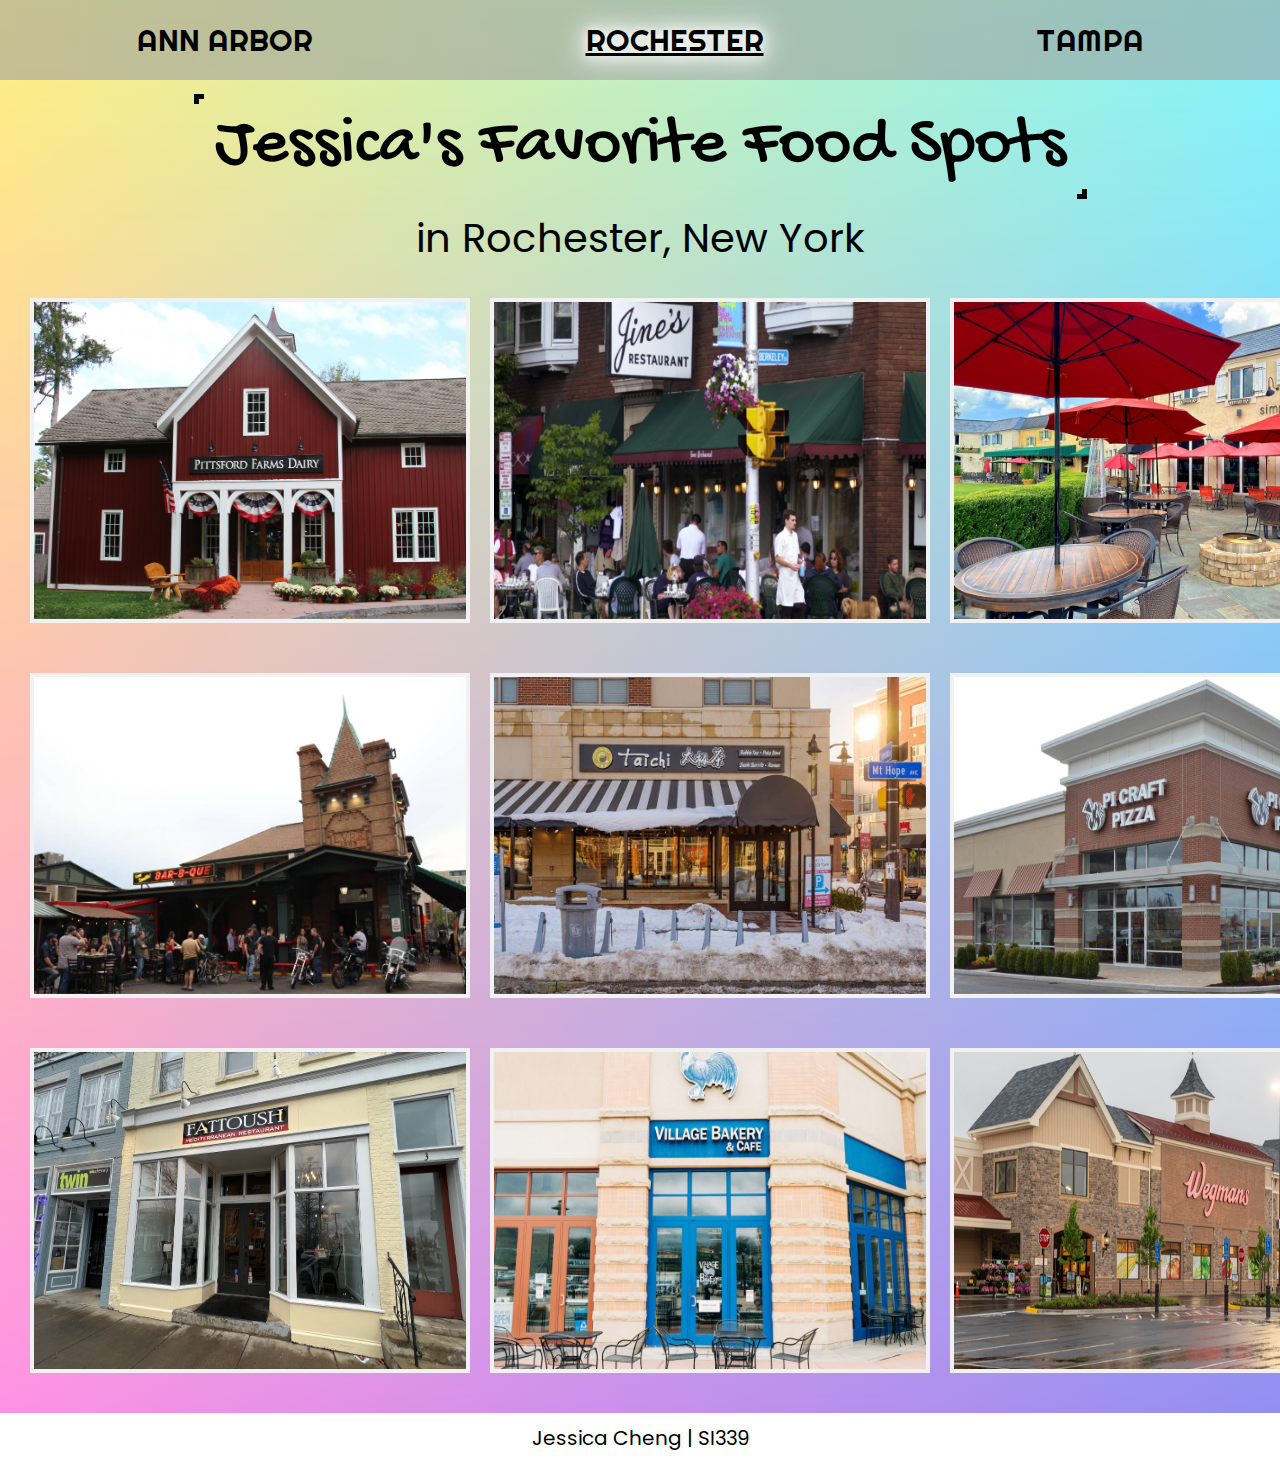
==== rochester.html @ e047a15c "Add files via upload" ====
<!DOCTYPE html>
<html lang="en">
<head>
    <meta charset="UTF-8">
    <meta name="viewport" content="width=device-width, initial-scale=1.0">
    <link rel="stylesheet" href="css/reset.css" />
    <link rel="stylesheet" href="css/style.css" />
    <link rel="stylesheet" href="https://fonts.googleapis.com/css2?family=Righteous">
    <link rel="stylesheet" href="https://fonts.googleapis.com/css2?family=Gochi+Hand">
    <link rel="stylesheet" href="https://fonts.googleapis.com/css2?family=Poppins">
    <title>Rochester, NY</title>
</head>
<body>
    <div class="background">
    <div class="skip">       
        <a href="#main">Skip to Main Content</a>
    </div>
    <nav>
        <li><a href="index.html">ANN ARBOR</a></li>
        <li><a href="rochester.html" class="active">ROCHESTER</a></li>
        <li><a href="tampa.html">TAMPA</a></li>
    </nav>
    <h1> <span class="btn">Jessica's Favorite Food Spots </span></h1>
    <h2>in Rochester, New York</h2>
    <main id="main">
    <div class="card-container">
        <div class="flip-card">
            <div class="flip-card-inner">
                <div class="flip-card-front">
                    <img src="images/pdairy.jpg" alt="pittsford dairy storefront">
                </div>
                <div class="flip-card-back">
                    <h3>PITTSFORD DAIRY</h3>
                    <p>
                    No summer day is complete without a trip to Pittsford Dairy. The dairy's homemade ice cream steals the show, boasting an array of flavors that cater to every palate. Its welcoming atmosphere and friendly service also make it a great spot to go with friends and family. I love their cookies 'n cream ice cream, but also be sure to try their chocolate milk. You might even see a Buffalo Bills player or two in August during their training camp!
                    </p>
                </div>
            </div>
        </div>
        <div class="flip-card">
            <div class="flip-card-inner">
                <div class="flip-card-front">
                    <img src="images/jines.jpg" alt="jines restaurant">
                </div>
                <div class="flip-card-back">
                    <h3>JINES RESTAURANT</h3>
                    <p>
                    Jines is a local favorite in downtown Rochester. They offer a wide variety of comforting classics and diverse breakfast and lunch options. What sets Jines apart is not just the food but the overall experience. The bustling vibe might mean a wait during peak hours, but it's a testament to the restaurant's popularity. The staff remains attentive and friendly even when busy, ensuring a pleasant dining experience.
                    </p>
                </div>
            </div>
        </div>
        <div class="flip-card">
            <div class="flip-card-inner">
                <div class="flip-card-front">
                    <img src="images/simply.jpg" alt="simply crepes restaurant">
                </div>
                <div class="flip-card-back">
                    <h3>SIMPLY CREPES</h3>
                    <p>
                    Simply Crepes is a great place to grab a meal with friends. Located right in village of Pittsford, you can also go on a nice walk along the Erie Canal afterwards. Whether you prefer the sweetness of Nutella and fresh fruit or the savory delights of ham and cheese, each crepe is expertly crafted and bursting with deliciousness. Be sure to check this place out when you're in town!
                    </p>
                </div>
            </div>
        </div>
        <div class="flip-card">
            <div class="flip-card-inner">
                <div class="flip-card-front">
                    <img src="images/dino.jpg" alt="dinosaur bbq restaurant">
                </div>
                <div class="flip-card-back">
                    <h3>DINOSAUR BBQ</h3>
                    <p>
                    You might not expect Rochester, NY to have a good barbeque restaurant of all places but without a doubt this is one of the best I've had. From the moment you step inside, the aroma of smoked meats fills the air, setting the stage for a mouthwatering meal. The menu at Dinosaur BBQ features a tantalizing array of smoked meats, from tender ribs to juicy brisket. The sauces, ranging from tangy to spicy, add an extra punch to the already flavorful dishes. And don't overlook the sides, which I might argue I prefer over the main dishes — classic favorites like mac and cheese, coleslaw, and cornbread perfectly complement the main courses.
                    </p>
                </div>
            </div>
        </div>
        <div class="flip-card">
            <div class="flip-card-inner">
                <div class="flip-card-front">
                    <img src="images/taichi.jpeg" alt="taichi bubble tea">
                </div>
                <div class="flip-card-back">
                    <h3>TAICHI BUBBLE TEA</h3>
                    <p>
                    This local boba shop is a great place to hangout with friends and grab a drink and sushi burrito, poke bowl, or ramen. Their ingredients are always fresh and the vibes are good. They also have a wide assortment of board games to play with your friends and fun playlist going in the background. I like their taro milk tea paired with a poke bowl and would reccomend it to everyone.
                    </p>
                </div>
            </div>
        </div>
        <div class="flip-card">
            <div class="flip-card-inner">
                <div class="flip-card-front">
                    <img src="images/picraft.jpg" alt="pi craft pizza restaurant">
                </div>
                <div class="flip-card-back">
                    <h3>PI CRAFT PIZZA</h3>
                    <p>
                    Pi Craft Pizza offers a fresh and innovative take on the classic pizza experience. What sets Pi Craft apart is its build-your-own concept, allowing diners to create their personalized pizzas from scratch. What I like about this place is that the pizza is cooked quickly and you know that everything on it will be of liking to you. The restaurant's modern and sleek ambiance provides a casual and welcoming atmosphere. It's an ideal spot for families, groups of friends, or individuals seeking a quick and delicious meal.
                    </p>
                </div>
            </div>
        </div>
        <div class="flip-card">
            <div class="flip-card-inner">
                <div class="flip-card-front">
                    <img src="images/fattoush.jpg" alt="fattoush restaurant">
                </div>
                <div class="flip-card-back">
                    <h3>FATTOUSH RESTAURANT</h3>
                    <p>
                    Fattoush Restaurant opened in early 2023 but it's definitely become one of the fastest growing restaurants in Rochester. Everything on the menu from the chicken shwarma to the falafel is authentic and delicious. The ingredients are fresh, everything is flavorful, and you certainly won't be dissapointed. You'll feel great supporting a small business as well as enjoy a delicious meal.
                    </p>
                </div>
            </div>
        </div>
        <div class="flip-card">
            <div class="flip-card-inner">
                <div class="flip-card-front">
                    <img src="images/village.jpg" alt="village bakery & cafe">
                </div>
                <div class="flip-card-back">
                    <h3>VILLAGE BAKERY & CAFE</h3>
                    <p>
                    Whenever I go home, my friends and I always grab brunch at Village Bakery & Cafe. It's a charming spot that exudes warmth from the moment you walk in. The aroma of freshly baked goods greets you, setting the stage for a delightful culinary experience. The bakery has everything from flaky croissants to decadent cakes and pies and the cafe serves a variety of delicious sandwiches and classic breakfast sweets like french toast. The staff at Village Bakery and Cafe contribute to the welcoming atmosphere, offering friendly service that adds to the overall charm of the place.
                    </p>
                </div>
            </div>
        </div>
        <div class="flip-card">
            <div class="flip-card-inner">
                <div class="flip-card-front">
                    <img src="images/weg.jpg" alt="wegmans">
                </div>
                <div class="flip-card-back">
                    <h3>WEGMANS</h3>
                    <p>
                    Wegmans is not only the best grocery store but they also serve some of the best prepared food. The first thing you'll notice is the sheer variety of options. From international cuisines to comfort food classics, Wegmans' offerings are crafted to satisfy a wide range of appetites. Whether you're in the mood for sushi, artisanal sandwiches, gourmet salads, or hot entrees, there's something for everyone. The convenience factor is another big draw. Whether you're grabbing a quick lunch on the go or planning a family dinner, Wegmans' prepared food section caters to busy schedules without compromising on taste or quality.
                    </p>
                </div>
            </div>
        </div>
    </div>
    </div>
    </main>
</body>
<footer>
    Jessica Cheng | SI339
</footer>
</html>
---- css/style.css ----
li {
    list-style-type: none !important;
}

footer {
    text-align: center;
    font-family: "Poppins";
    font-size: 20px;
    margin: 10px;
}

nav {
    font-family: "Righteous";
    display: flex;
    justify-content: center;
    align-items: center;
    height: 80px;
    font-size: 25px;
    padding: 0px;
    background-color: rgba(158, 158, 158, 0.586);
}

.skip {
    color: white;
    font-family: "poppins";
    display: none;
}

nav li {
    margin: 0 15px;
}

nav a.active {
    text-shadow: 0 0 10px white, 0 0 20px white, 0 0 30px white, 0 0 40px white;
    text-decoration: underline;
}

h1{
    font-family: "Gochi Hand", cursive;
    text-align: center;
    font-size: 30px;
    margin-top: 25px;
}

.btn {
    cursor: pointer;
    position: relative;
    padding: 10px 20px;
    border-top-right-radius: 10px;
    border-bottom-left-radius: 10px;
    transition: all 1s;

    &:after,
    &:before {
        content: " ";
        width: 10px;
        height: 10px;
        position: absolute;
        border: 0px solid #fff;
        transition: all 1s;
    }

    &:after {
        top: -1px;
        left: -1px;
        border-top: 5px solid black;
        border-left: 5px solid black;
    }

    &:before {
        bottom: -1px;
        right: -1px;
        border-bottom: 5px solid black;
        border-right: 5px solid black;
    }

    &:hover {
        border-top-right-radius: 0px;
        border-bottom-left-radius: 0px;
        &:before,
        &:after {
            width: 100.2%;
            height: 102%;
        }
        background-color: white;
    }
}

h2 {
    margin: 20px;
    font-size: 25px;
    font-family: "Poppins";
}

.background {
    position: relative;
    top: 0;
    left: 0;
    height: 100%;
    width: 100%;
    background: linear-gradient(to right, rgb(255, 242, 129), rgb(133, 249, 251));
    z-index: 0;
}

.background::before {
    content: "";
    position: absolute;
    top: 0;
    left: 0;
    height: 100%;
    width: 100%;
    background: linear-gradient(to right, rgb(255, 146, 228),rgb(146, 143, 242));
    -webkit-mask: linear-gradient(to bottom, #0000, #000);
    mask: linear-gradient(to bottom, #0000, #000);
    z-index: -1;
}

.flip-card {
    background-color: transparent !important;
    width: 300px !important;
    height: 200px !important;
    border: 4px solid #f1f1f1 !important;
    perspective: 1000px !important;
}

.flip-card-inner {
    position: relative !important;
    width: 100% !important;
    height: 100% !important;
    text-align: center !important;
    transition: transform 0.8s !important;
    transform-style: preserve-3d !important;
}

.flip-card:hover .flip-card-inner {
    transform: rotateY(180deg) !important;
}

.flip-card-front,
.flip-card-back {
    position: absolute !important;
    width: 100% !important;
    height: 100% !important;
    -webkit-backface-visibility: hidden !important;
    backface-visibility: hidden !important;
}

.flip-card:last-child{
    margin-bottom:20px;
}

.flip-card-front {
    background-color: #bbb !important;
    color: black !important;
}

.flip-card-front img {
    width: 300px;
    height: 200px;
}

.flip-card-back {
    background-color: #3a69a9 !important;
    color: white !important;
    transform: rotateY(180deg) !important;
    overflow: auto;
    padding: 20px;
    padding-top: 10px;
    font-family: "Poppins";
    font-size: 15px;
    line-height: 1.5;
}

.flip-card-back h3{
    font-size: 25px;
    font-family: "Righteous";
}

.flip-card-back p{
    text-align: justify;
}

.card-container {
    display: grid;
    grid-template-columns: 1fr !important;
    grid-gap: 20px;
    justify-items: center;
    align-items: center;
    margin-bottom: 0px;
}

h2 {
    text-align: center;
}

@media screen and (min-width: 600px) {
    h1 {
        font-size: 55px;
    }
    h2{
        font-size: 30px;
    }
    nav {
        font-size: 40px;
    }
    .flip-card {
        background-color: transparent !important;
        width: 350px !important;
        height: 250px !important;
        border: 4px solid #f1f1f1 !important;
        perspective: 1000px !important;
    }

    .flip-card-inner {
        position: relative !important;
        width: 100% !important;
        height: 100% !important;
        text-align: center !important;
        transition: transform 0.8s !important;
        transform-style: preserve-3d !important;
    }

    .flip-card:hover .flip-card-inner {
        transform: rotateY(180deg) !important;
    }

    .flip-card-front,
    .flip-card-back {
        position: absolute !important;
        width: 100% !important;
        height: 100% !important;
        -webkit-backface-visibility: hidden !important;
        backface-visibility: hidden !important;
    }

    .flip-card:last-child {
        margin-bottom: 20px;
    }

    .flip-card-front {
        background-color: #bbb !important;
        color: black !important;
    }

    .flip-card-front img {
        width: 350px;
        height: 250px;
    }

    .flip-card-back {
        background-color: #3a69a9 !important;
        color: white !important;
        transform: rotateY(180deg) !important;
        overflow: auto;
        padding: 20px;
        padding-top: 10px;
        font-family: "Poppins";
        font-size: 15px;
        line-height: 1.5;
    }

    .flip-card-back h3 {
        font-size: 25px;
        font-family: "Righteous";
    }

    .flip-card-back p {
        text-align: justify;
    }
    .card-container {
            display: grid;
            grid-template-columns: 1fr 1fr !important;
            grid-gap: 20px;
            justify-items: center;
            align-items: center;
            margin: 20px;
    }
}

@media screen and (min-width: 900px) {
    nav {
        font-size: 30px;
        display: flex;
            justify-content: space-around;
    }
    h1 {
        font-size: 70px;
    }
    
    h2 {
        font-size: 40px;
    }
    .skip a {
        left: -999px !important;
        position: absolute !important;
        top: auto !important;
        width: 1px !important;
        height: 1px !important;
        overflow: hidden !important;
        z-index: -999 !important;
    }
    
    .skip {
        display:block !important;
    }

    .skip a:focus,
    .skip a:active {
        left: 0px !important;
        top: 5px !important;
        width: auto !important;
        height: auto !important;
        overflow: auto !important;
        background-color: black !important;
        border: 3px solid white;
        /* Adjust margin */
        padding: 5px !important;
        border-radius: 15px !important;
        text-align: center !important;
        font-size: 1.2em !important;
        z-index: 999 !important;
    }
    
        .flip-card {
            background-color: transparent !important;
            width: 440px !important;
            height: 325px !important;
            border: 4px solid #f1f1f1 !important;
            perspective: 1000px !important;
        }
    
        .flip-card-inner {
            position: relative !important;
            width: 100% !important;
            height: 100% !important;
            text-align: center !important;
            transition: transform 0.8s !important;
            transform-style: preserve-3d !important;
        }
    
        .flip-card:hover .flip-card-inner {
            transform: rotateY(180deg) !important;
        }
    
        .flip-card-front,
        .flip-card-back {
            position: absolute !important;
            width: 100% !important;
            height: 100% !important;
            -webkit-backface-visibility: hidden !important;
            backface-visibility: hidden !important;
        }
    
        .flip-card-front {
            background-color: #bbb !important;
            color: black !important;
        }
    
        .flip-card-back {
            background-color: #3a69a9 !important;
            color: white !important;
            transform: rotateY(180deg) !important;
            overflow: auto;
            padding: 20px;
            padding-top: 10px;
            font-family: "Poppins";
            font-size: 20px;
            line-height: 1.5;
        }
    .card-container {
            display: grid;
            grid-template-columns: 1fr 1fr 1fr !important;
            grid-row-gap: 50px;
            justify-items: center;
            align-items: center;
            margin: 30px;
            margin-bottom: 0px;
    }

    .flip-card-front img {
        width: 500px;
        height: 350px;
    }

    .flip-card:nth-child(7) {
        margin-bottom: 40px;
    }
    .flip-card:nth-child(8) {
        margin-bottom: 40px;
    }
    .flip-card:nth-child(9) {
        margin-bottom: 40px;
    }

}
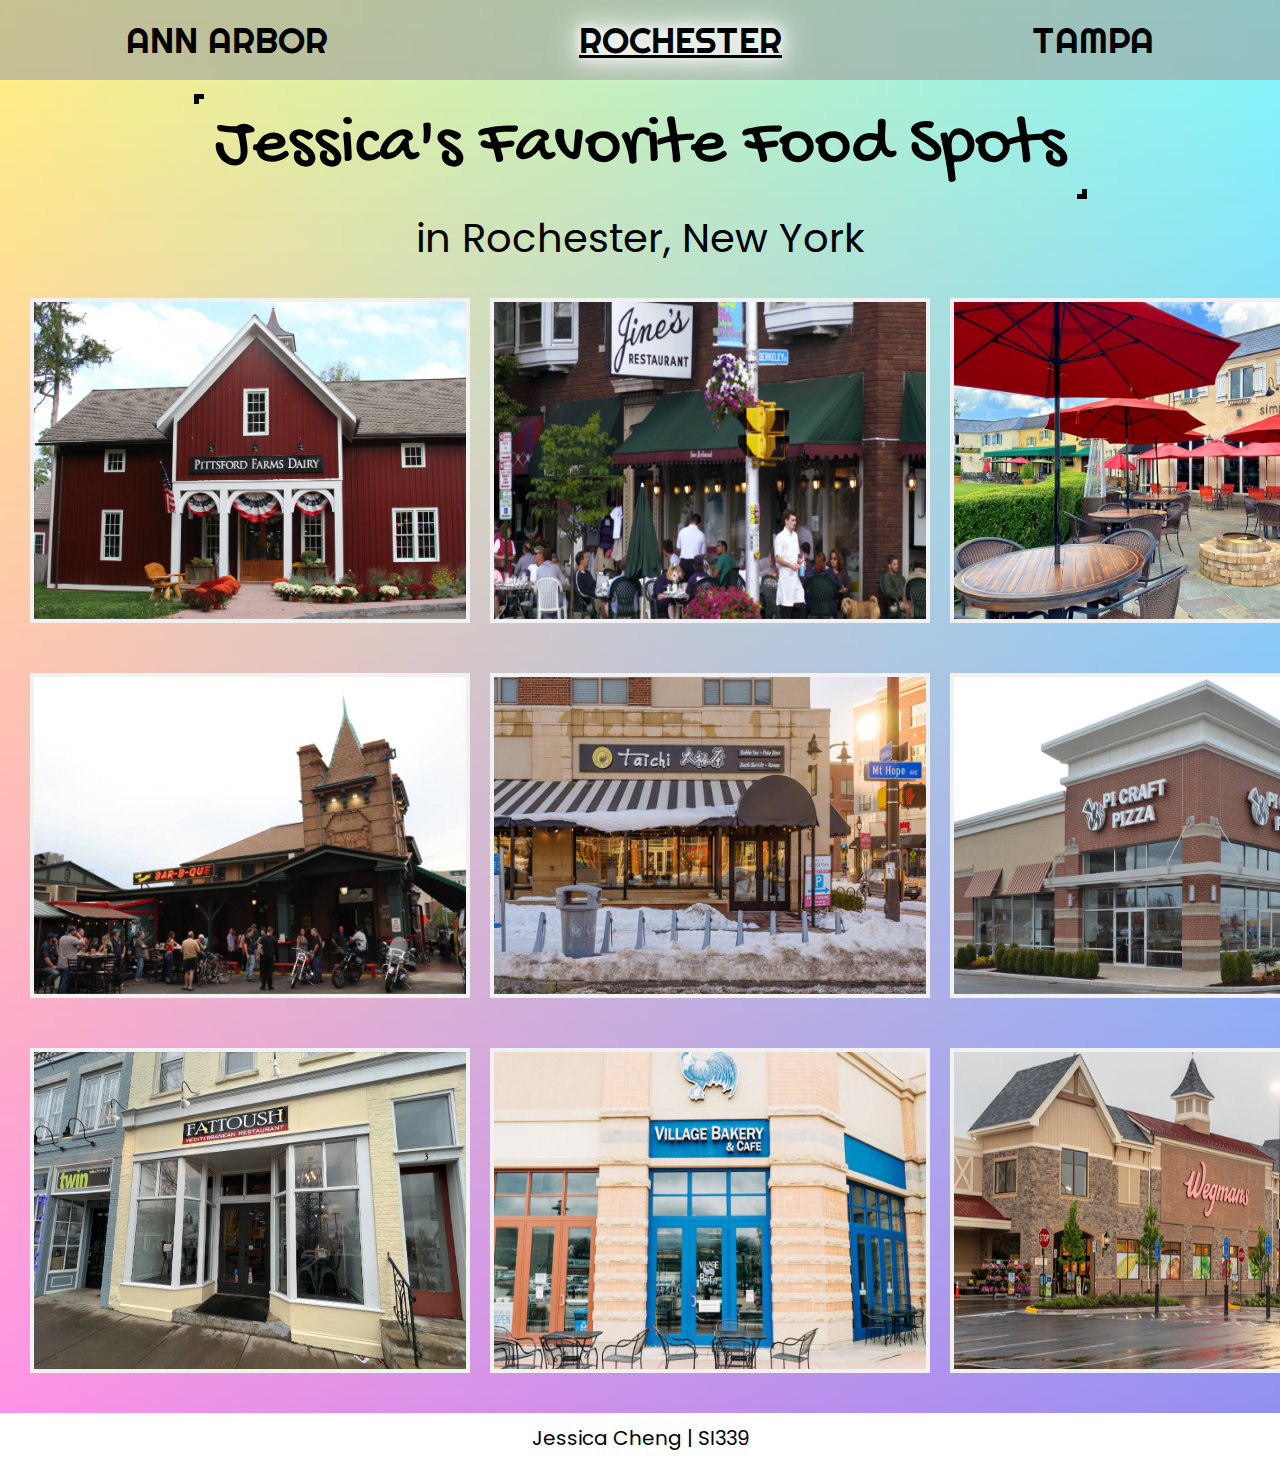
==== commit 02b1620f: "axe fixed" ====
--- a/rochester.html
+++ b/rochester.html
@@ -3,33 +3,37 @@
 <head>
     <meta charset="UTF-8">
     <meta name="viewport" content="width=device-width, initial-scale=1.0">
-    <link rel="stylesheet" href="css/reset.css" />
-    <link rel="stylesheet" href="css/style.css" />
+    <link rel="stylesheet" href="css/reset.css">
+    <link rel="stylesheet" href="css/style.css">
     <link rel="stylesheet" href="https://fonts.googleapis.com/css2?family=Righteous">
     <link rel="stylesheet" href="https://fonts.googleapis.com/css2?family=Gochi+Hand">
     <link rel="stylesheet" href="https://fonts.googleapis.com/css2?family=Poppins">
+    <link rel="stylesheet" href="https://cdnjs.cloudflare.com/ajax/libs/font-awesome/4.7.0/css/font-awesome.min.css">
     <title>Rochester, NY</title>
 </head>
 <body>
     <div class="background">
+    <button id="myBtn" onclick="topFunction()" title="Go to top"> <i class="fa fa-arrow-up"></i></button>
     <div class="skip">       
-        <a href="#main">Skip to Main Content</a>
+        <a href="#content">Skip to Main Content</a>
     </div>
     <nav>
+        <ol>
         <li><a href="index.html">ANN ARBOR</a></li>
         <li><a href="rochester.html" class="active">ROCHESTER</a></li>
         <li><a href="tampa.html">TAMPA</a></li>
+        </ol>
     </nav>
+    <main id="content">
     <h1> <span class="btn">Jessica's Favorite Food Spots </span></h1>
     <h2>in Rochester, New York</h2>
-    <main id="main">
     <div class="card-container">
         <div class="flip-card">
             <div class="flip-card-inner">
                 <div class="flip-card-front">
                     <img src="images/pdairy.jpg" alt="pittsford dairy storefront">
                 </div>
-                <div class="flip-card-back">
+                <div class="flip-card-back" tabindex="0">
                     <h3>PITTSFORD DAIRY</h3>
                     <p>
                     No summer day is complete without a trip to Pittsford Dairy. The dairy's homemade ice cream steals the show, boasting an array of flavors that cater to every palate. Its welcoming atmosphere and friendly service also make it a great spot to go with friends and family. I love their cookies 'n cream ice cream, but also be sure to try their chocolate milk. You might even see a Buffalo Bills player or two in August during their training camp!
@@ -42,7 +46,7 @@
                 <div class="flip-card-front">
                     <img src="images/jines.jpg" alt="jines restaurant">
                 </div>
-                <div class="flip-card-back">
+                <div class="flip-card-back" tabindex="0">
                     <h3>JINES RESTAURANT</h3>
                     <p>
                     Jines is a local favorite in downtown Rochester. They offer a wide variety of comforting classics and diverse breakfast and lunch options. What sets Jines apart is not just the food but the overall experience. The bustling vibe might mean a wait during peak hours, but it's a testament to the restaurant's popularity. The staff remains attentive and friendly even when busy, ensuring a pleasant dining experience.
@@ -55,7 +59,7 @@
                 <div class="flip-card-front">
                     <img src="images/simply.jpg" alt="simply crepes restaurant">
                 </div>
-                <div class="flip-card-back">
+                <div class="flip-card-back" tabindex="0">
                     <h3>SIMPLY CREPES</h3>
                     <p>
                     Simply Crepes is a great place to grab a meal with friends. Located right in village of Pittsford, you can also go on a nice walk along the Erie Canal afterwards. Whether you prefer the sweetness of Nutella and fresh fruit or the savory delights of ham and cheese, each crepe is expertly crafted and bursting with deliciousness. Be sure to check this place out when you're in town!
@@ -68,7 +72,7 @@
                 <div class="flip-card-front">
                     <img src="images/dino.jpg" alt="dinosaur bbq restaurant">
                 </div>
-                <div class="flip-card-back">
+                <div class="flip-card-back" tabindex="0">
                     <h3>DINOSAUR BBQ</h3>
                     <p>
                     You might not expect Rochester, NY to have a good barbeque restaurant of all places but without a doubt this is one of the best I've had. From the moment you step inside, the aroma of smoked meats fills the air, setting the stage for a mouthwatering meal. The menu at Dinosaur BBQ features a tantalizing array of smoked meats, from tender ribs to juicy brisket. The sauces, ranging from tangy to spicy, add an extra punch to the already flavorful dishes. And don't overlook the sides, which I might argue I prefer over the main dishes — classic favorites like mac and cheese, coleslaw, and cornbread perfectly complement the main courses.
@@ -81,7 +85,7 @@
                 <div class="flip-card-front">
                     <img src="images/taichi.jpeg" alt="taichi bubble tea">
                 </div>
-                <div class="flip-card-back">
+                <div class="flip-card-back" tabindex="0">
                     <h3>TAICHI BUBBLE TEA</h3>
                     <p>
                     This local boba shop is a great place to hangout with friends and grab a drink and sushi burrito, poke bowl, or ramen. Their ingredients are always fresh and the vibes are good. They also have a wide assortment of board games to play with your friends and fun playlist going in the background. I like their taro milk tea paired with a poke bowl and would reccomend it to everyone.
@@ -94,7 +98,7 @@
                 <div class="flip-card-front">
                     <img src="images/picraft.jpg" alt="pi craft pizza restaurant">
                 </div>
-                <div class="flip-card-back">
+                <div class="flip-card-back" tabindex="0">
                     <h3>PI CRAFT PIZZA</h3>
                     <p>
                     Pi Craft Pizza offers a fresh and innovative take on the classic pizza experience. What sets Pi Craft apart is its build-your-own concept, allowing diners to create their personalized pizzas from scratch. What I like about this place is that the pizza is cooked quickly and you know that everything on it will be of liking to you. The restaurant's modern and sleek ambiance provides a casual and welcoming atmosphere. It's an ideal spot for families, groups of friends, or individuals seeking a quick and delicious meal.
@@ -107,7 +111,7 @@
                 <div class="flip-card-front">
                     <img src="images/fattoush.jpg" alt="fattoush restaurant">
                 </div>
-                <div class="flip-card-back">
+                <div class="flip-card-back" tabindex="0">
                     <h3>FATTOUSH RESTAURANT</h3>
                     <p>
                     Fattoush Restaurant opened in early 2023 but it's definitely become one of the fastest growing restaurants in Rochester. Everything on the menu from the chicken shwarma to the falafel is authentic and delicious. The ingredients are fresh, everything is flavorful, and you certainly won't be dissapointed. You'll feel great supporting a small business as well as enjoy a delicious meal.
@@ -120,7 +124,7 @@
                 <div class="flip-card-front">
                     <img src="images/village.jpg" alt="village bakery & cafe">
                 </div>
-                <div class="flip-card-back">
+                <div class="flip-card-back" tabindex="0">
                     <h3>VILLAGE BAKERY & CAFE</h3>
                     <p>
                     Whenever I go home, my friends and I always grab brunch at Village Bakery & Cafe. It's a charming spot that exudes warmth from the moment you walk in. The aroma of freshly baked goods greets you, setting the stage for a delightful culinary experience. The bakery has everything from flaky croissants to decadent cakes and pies and the cafe serves a variety of delicious sandwiches and classic breakfast sweets like french toast. The staff at Village Bakery and Cafe contribute to the welcoming atmosphere, offering friendly service that adds to the overall charm of the place.
@@ -133,7 +137,7 @@
                 <div class="flip-card-front">
                     <img src="images/weg.jpg" alt="wegmans">
                 </div>
-                <div class="flip-card-back">
+                <div class="flip-card-back" tabindex="0">
                     <h3>WEGMANS</h3>
                     <p>
                     Wegmans is not only the best grocery store but they also serve some of the best prepared food. The first thing you'll notice is the sheer variety of options. From international cuisines to comfort food classics, Wegmans' offerings are crafted to satisfy a wide range of appetites. Whether you're in the mood for sushi, artisanal sandwiches, gourmet salads, or hot entrees, there's something for everyone. The convenience factor is another big draw. Whether you're grabbing a quick lunch on the go or planning a family dinner, Wegmans' prepared food section caters to busy schedules without compromising on taste or quality.
@@ -144,8 +148,9 @@
     </div>
     </div>
     </main>
+    <footer>
+        Jessica Cheng | SI339
+    </footer>
+    <script src="js/scroll.js"></script>
 </body>
-<footer>
-    Jessica Cheng | SI339
-</footer>
 </html>--- a/css/style.css
+++ b/css/style.css
@@ -9,7 +9,7 @@
     margin: 10px;
 }
 
-nav {
+nav ol{
     font-family: "Righteous";
     display: flex;
     justify-content: center;
@@ -18,6 +18,7 @@
     font-size: 25px;
     padding: 0px;
     background-color: rgba(158, 158, 158, 0.586);
+    width: 100%;
 }
 
 .skip {
@@ -193,6 +194,35 @@
     text-align: center;
 }
 
+#myBtn {
+    display: none;
+    position: fixed;
+    bottom: 20px;
+    right: 30px;
+    z-index: 99 !important;
+    font-size: 18px;
+    border: none;
+    outline: none;
+    background-color: rgba(000, 000, 000, 0.75);
+    color: white;
+    cursor: pointer;
+    padding: 15px;
+    border-radius: 4px;
+}
+
+#myBtn:hover {
+    background-color: #555;
+}
+
+@media (prefers-reduced-motion: reduce) {
+    .flip-card:hover .flip-card-inner {
+        transform: none;
+    }
+    .btn {
+        transition: none;
+    }
+}
+
 @media screen and (min-width: 600px) {
     h1 {
         font-size: 55px;
@@ -200,8 +230,10 @@
     h2{
         font-size: 30px;
     }
-    nav {
+    nav ol {
         font-size: 40px;
+        display: flex;
+        justify-content: space-around;
     }
     .flip-card {
         background-color: transparent !important;
@@ -278,11 +310,12 @@
 }
 
 @media screen and (min-width: 900px) {
-    nav {
-        font-size: 30px;
+    nav ol {
+        font-size: 35px;
         display: flex;
-            justify-content: space-around;
-    }
+        justify-content: space-around;
+    }
+
     h1 {
         font-size: 70px;
     }
